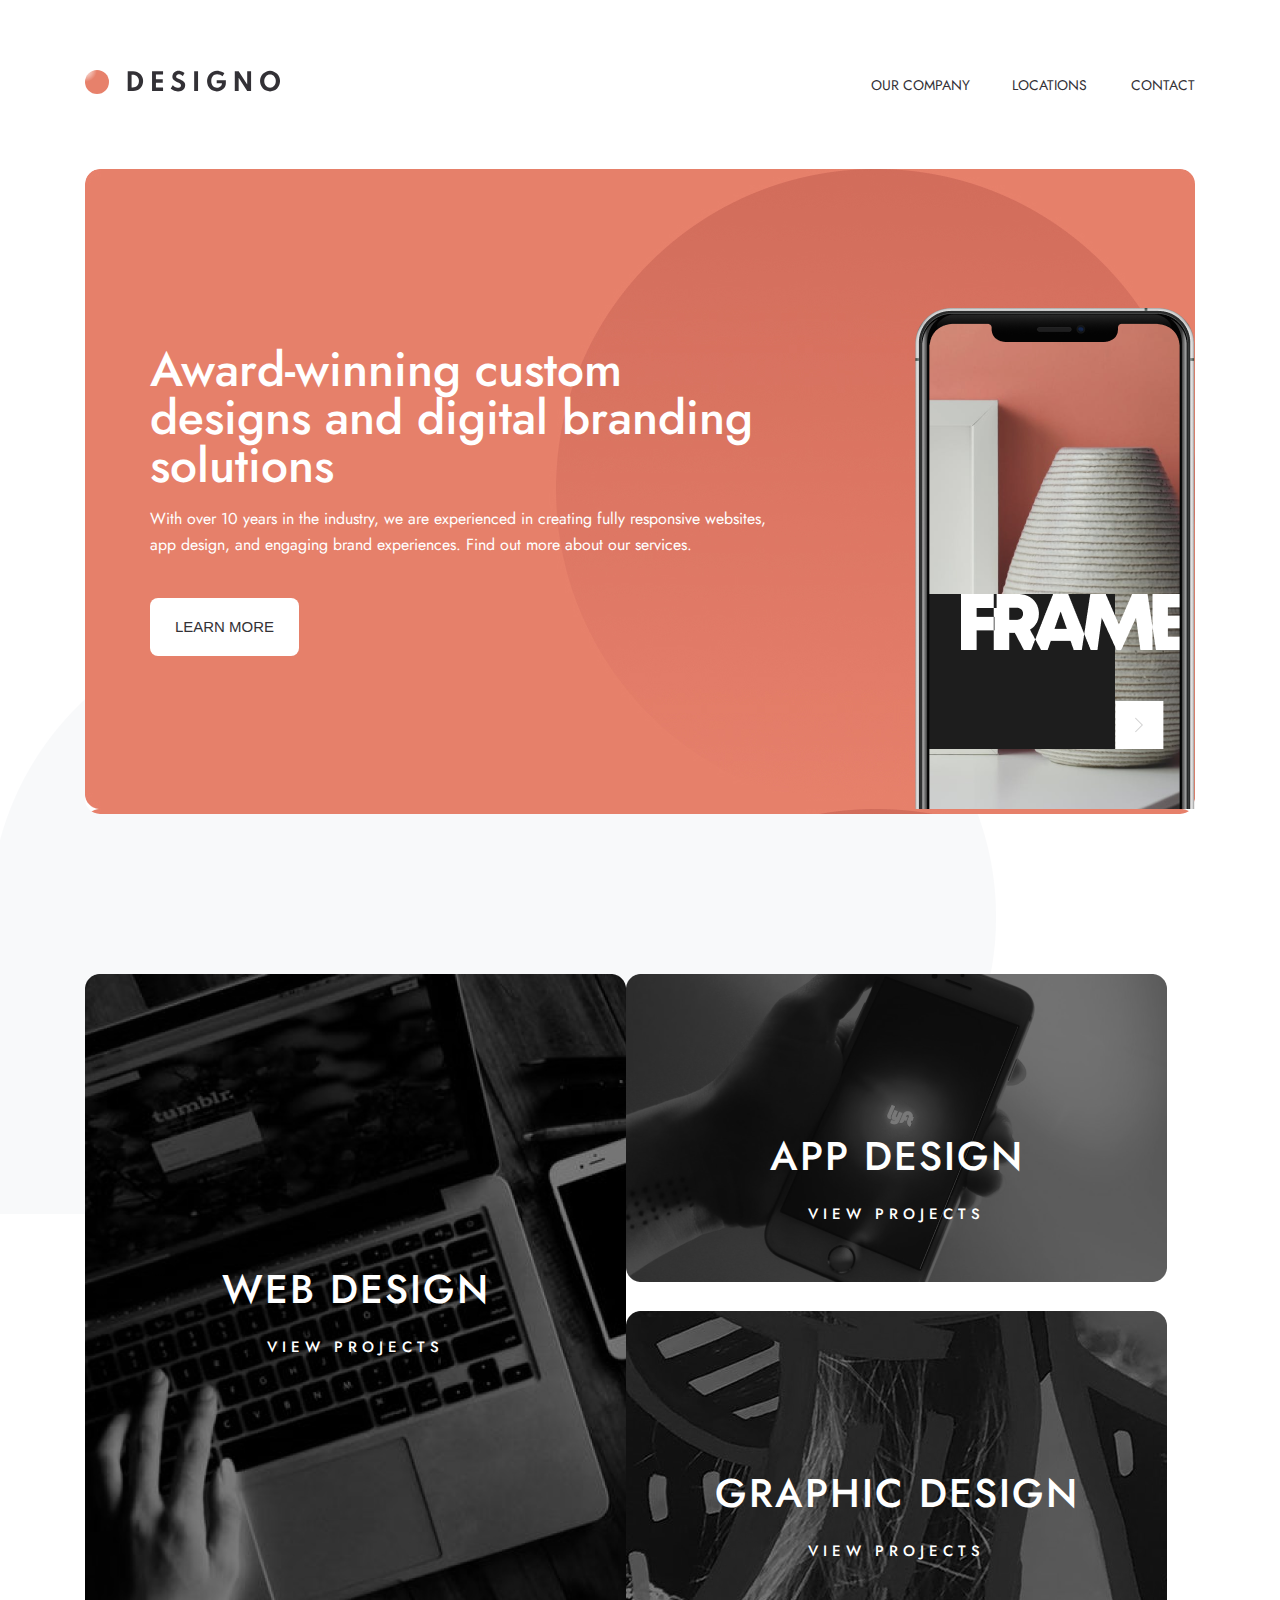
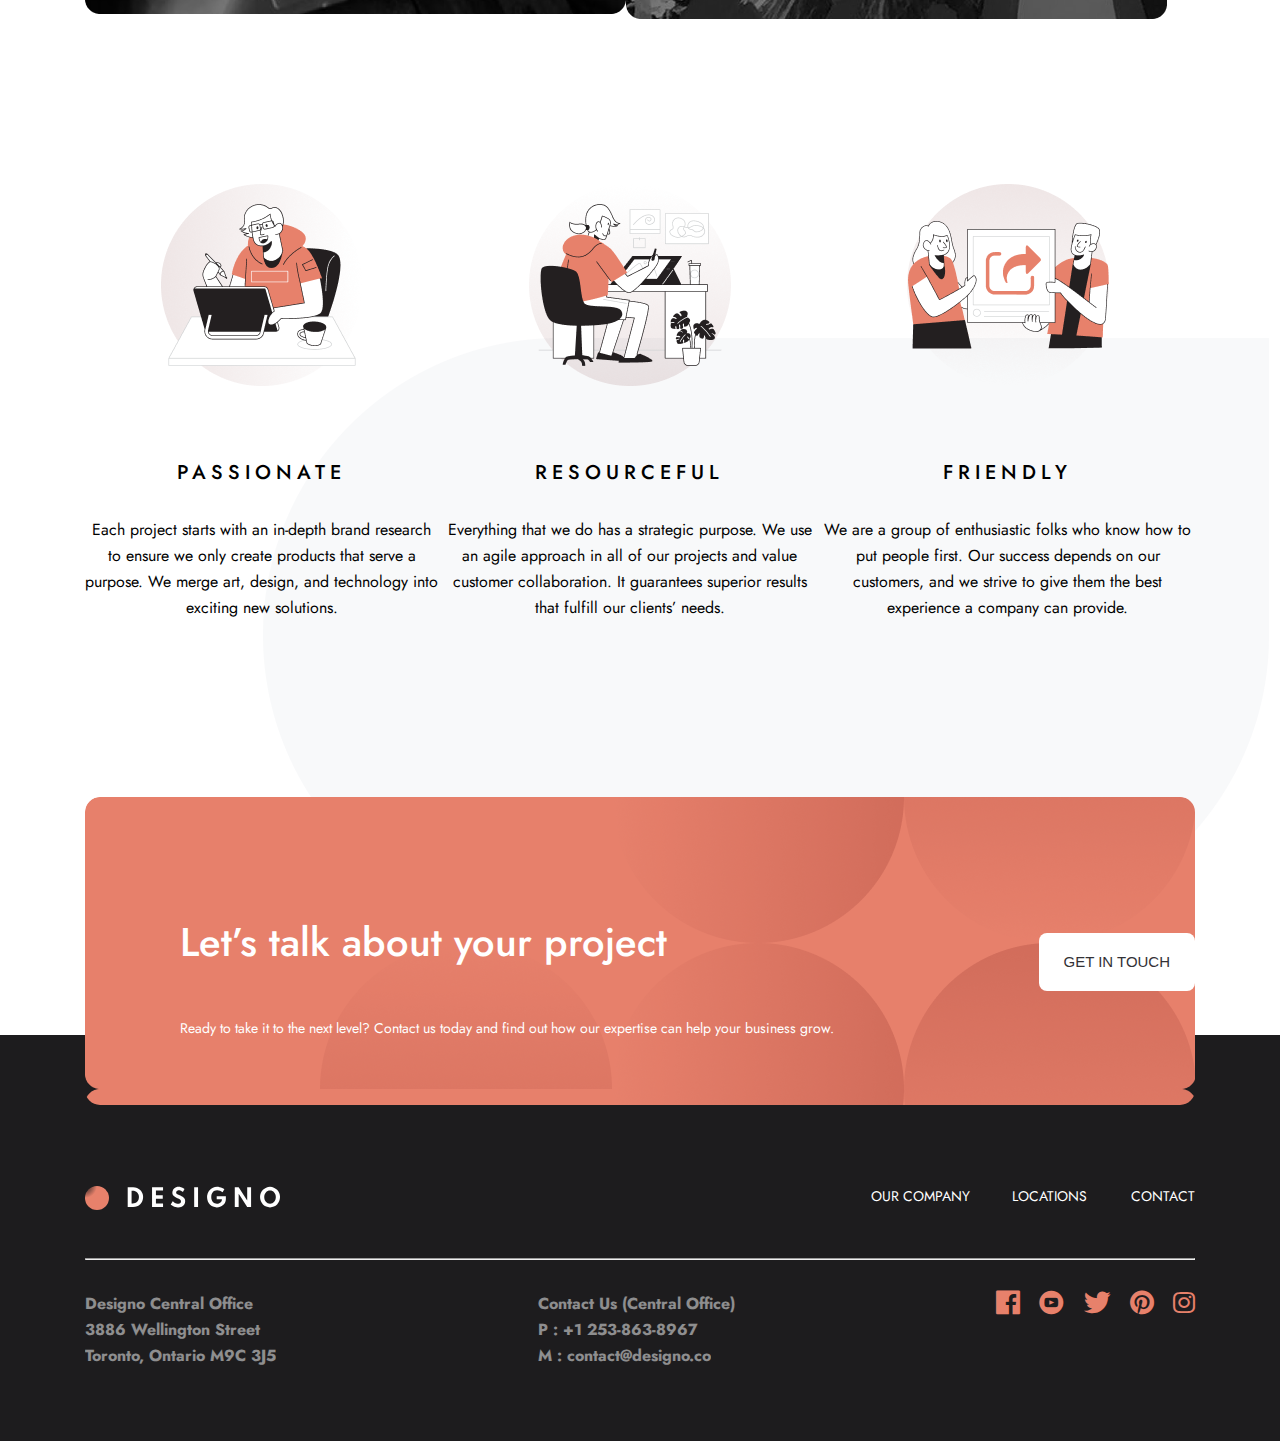
==== index.html @ d354470b "added css styles and html codes" ====
<!DOCTYPE html>
<html lang="en">

<head>
    <meta charset="UTF-8">
    <meta http-equiv="X-UA-Compatible" content="IE=edge">
    <meta name="viewport" content="width=device-width, initial-scale=1.0">
    <title>Designo</title>
    <link href="https://cdn.jsdelivr.net/npm/bootstrap@5.0.2/dist/css/bootstrap.min.css" rel="stylesheet"
        integrity="sha384-EVSTQN3/azprG1Anm3QDgpJLIm9Nao0Yz1ztcQTwFspd3yD65VohhpuuCOmLASjC" crossorigin="anonymous">
    <link rel="stylesheet" href="css/main.css">
    <link rel="stylesheet" href="css/responcive.css">
    <link rel="icon" href="./img/favicon.svg" type="image/x-icon">
</head>

<body>

    <!-- Header -->

    <header id="mainHeader" class="main-header">
        <div class="container">
            <div class="row">
                <div class="col-lg-4">
                    <a href="file:///C:/Users/UltraShopUZ/Documents/GitHub/designo-multi-page-website/index.html#" class="logo"><img src="./img/logo.svg" alt="designo-multi-logo"></a>
                </div>
                <button class="menu-toggle close" onclick="closeMenu()"><img src="img/close.svg" alt="close"></button>
                <button class="menu-toggle open" onclick="openMenu()"><img src="img/menu.svg" alt="menu"></button>
                <div class="col-lg-4">
                    <nav id="mainnav" class="main-nav">
                        <a href="file:///C:/Users/UltraShopUZ/Documents/GitHub/designo-multi-page-website/index2.html" class="main-nav-link">OUR COMPANY</a>
                        <a href="file:///C:/Users/UltraShopUZ/Documents/GitHub/designo-multi-page-website/index3.html" class="main-nav-link">LOCATIONS</a>
                        <a href="file:///C:/Users/UltraShopUZ/Documents/GitHub/designo-multi-page-website/index4.html" class="main-nav-link">CONTACT</a>
                    </nav>
                </div>
            </div>
        </div>
    </header>


    <!-- Intro section -->
    <div class="container">
        <section class="intro-section">
            <div class="row">
                <div class="col-lg-6 first">
                    <h1 class="main-title">Award-winning custom designs and digital branding solutions</h1>
                    <p class="page-text">With over 10 years in the industry, we are experienced in creating fully
                        responsive websites, app design, and engaging brand experiences. Find out more about our
                        services.</p>
                    <button type="button" class="btn">Learn More</button>
                </div>
                <div class="col-lg-6 second">
                    <img src="img/phone.png" alt="phone">
                </div>
            </div>
        </section>
    </div>
    </section>


    <!-- Second section -->
    <div class="container">
        <section class="second-section">

            <div class="row">
                <div class="col-lg-6">
                    <div class="design">
                        <img src="img/secSection first.png" alt="first article">
                        <div class="texts">
                            <h2>WEB DESIGN</h2>
                            <p>VIEW PROJECTS</p>
                        </div>
                    </div>
                </div>
                <div class="col-lg-6">
                    <div class="first-article">
                        <div class="appDesign">
                            <img src="img/secSection second.png" alt="second article">
                            <div class="texts">
                                <h2>APP DESIGN</h2>
                                <p>VIEW PROJECTS</p>
                            </div>
                        </div>
                    </div>

                    <div class="second-article">
                        <div class="graphicDesign">
                            <img src="img/secSection third.png" alt="third article">
                            <div class="texts">
                                <h2>GRAPHIC DESIGN</h2>
                                <p>VIEW PROJECTS</p>
                            </div>
                        </div>
                    </div>
                </div>
            </div>
        </section>
    </div>



    <!-- Third section -->
    <div class="container">
        <section class="third-section">
            <div class="row">
                <div class="col-lg-4">
                    <img src="img/thSection first.png" alt="director">
                    <h3>PASSIONATE</h3>
                    <p>Each project starts with an in-depth brand research to ensure we only create products that serve
                        a purpose. We merge art, design, and technology into exciting new solutions.</p>
                </div>
                <div class="col-lg-4">
                    <img src="img/thSection second.png" alt="designer">
                    <h3>RESOURCEFUL</h3>
                    <p>Everything that we do has a strategic purpose. We use an agile approach in all of our projects
                        and value customer collaboration. It guarantees superior results that fulfill our clients’
                        needs.</p>
                </div>
                <div class="col-lg-4">
                    <img src="img/thSection third.png" alt="group">
                    <h3>FRIENDLY</h3>
                    <p> We are a group of enthusiastic folks who know how to put people first. Our success depends on
                        our customers, and we strive to give them the best experience a company can provide.</p>
                </div>
            </div>
        </section>
    </div>

    <!-- Last section -->

    <div class="container">
        <section class="last-section">
            <div class="row">
                <div class="col-lg-5">
                    <h4>Let’s talk about your project</h4>
                    <p>Ready to take it to the next level? Contact us today and find out how our expertise can help
                        your business grow.</p>
                </div>
                <div class="col-lg-4">
                    <button type="button" class="btn">Get in touch</button>
                </div>
            </div>
        </section>
    </div>

    <!-- Main footer -->

    <footer class="main-footer">
        <div class="container">
            <div class="mainFooter-top">
                <div class="row">
                    <div class="col-lg-4">
                        <a href="#"><img src="img/footer logo.svg" alt="footer logo"></a>
                    </div>
                    <div class="col-lg-4">
                        <nav id="mainnav" class="main-footer-nav">
                            <a href="#" class="main-nav-link">OUR COMPANY</a>
                            <a href="#" class="main-nav-link">LOCATIONS</a>
                            <a href="#" class="main-nav-link">CONTACT</a>
                        </nav>
                    </div>
                </div>
            </div>
            <hr>
            <div class="mainFooter-bottom">
                <div class="row">
                    <div class="col-lg-4 link-info">
                        <a href="#">Designo Central Office <br>
                            3886 Wellington Street <br> Toronto, Ontario M9C 3J5</a>
                    </div>
                    <div class="col-lg-4">
                        <a href="#">Contact Us (Central Office) <br><a href="tel:+12538638967"> P : +1 253-863-8967</a>
                            <br><a href="mailto:contact@designo.co">M : contact@designo.co</a> </a>
                    </div>
                    <div class="col-lg-4 link-info">
                        <div class="social-sets">
                            <a target="_blank" href="https://www.facebook.com/"><span class="icon-facebook"></span></a>
                            <a target="_blank" href="https://www.youtube.com/"><span class="icon-you-tube"></span></a>
                            <a target="_blank" href="https://www.twitter.com/"><span class="icon-twitter"></span></a>
                            <a target="_blank" href="https://www.pinterest.com/"><span
                                    class="icon-pinterest"></span></a>
                            <a target="_blank" href="https://www.instagram.com/"><span
                                    class="icon-instagram"></span></a>
                        </div>
                    </div>
                </div>
            </div>
        </div>
    </footer>

</body>

</html>
---- css/main.css ----
@import url('https://fonts.googleapis.com/css2?family=Jost:wght@400;500;700&display=swap');
@import url('style.css');


body {
    font-family: 'Jost', sans-serif;
    margin: 0;
}

:root {
    font-size: 14px;
}

/* ********************
    Umumiy stillar  
   ****************** */

.container {
    max-width: 1110px;
    margin: 0 auto;
}

.row {
    display: flex;
}

a {
    text-decoration: none;
}

.btn {
    padding: 18px 25px;
    border: none;
    font-size: 1.07rem;
    font-weight: 500;
    line-height: 1.57rem;
    color: #333136;
    background-color: #fff;
    border-radius: 8px;
    text-transform: uppercase;
    cursor: pointer;
    transition: all 500ms ease;
}

.btn:hover {
    background-color: #FFAD9B;
    color: #fff;
}

/* ************************
    Main header 
************************* */

.main-header {
    padding: 70px 0;
}

.menu {
    display: none;
}

.main-header .row {
    justify-content: space-between;
    align-items: center;
}

.main-nav-link {
    color: #333136;
    font-size: 1rem;
    position: relative;
}

.main-nav-link:hover {
    color: black;
}

.main-nav-link::after {
    content: '';
    position: absolute;
    bottom: -8px;
    left: 0;
    width: 100%;
    height: 1px;
    background-color: #000;
    transform: scaleX(0);
    transition: transform 300ms ease-in-out;
}

.main-nav-link:hover::after {
    transform: scaleX(1);
}

.main-nav-link:nth-child(1) {
    margin: 0 18px;
}

.main-nav-link:nth-child(2) {
    margin: 0 20px;
}

.main-nav-link:nth-child(3) {
    margin: 0 0 0 20px;
}

.menu-toggle {
    display: none;
}

/* **********************
   INTRO SECTION
************************* */

.intro-section {
    background-image: url('../img/bg1.jpg');
    border-radius: 15px;
    margin-bottom: 160px;
    position: relative;
}

.intro-section::after {
    content: '';
    background: url('../img/bg-after-1.png');
    background-position: left;
    background-repeat: no-repeat;
    width: 1006px;
    height: 594px;
    position: absolute;
    bottom: -400px;
    left: -95px;
    z-index: -1;
}

.intro-section .main-title {
    font-weight: 500;
    font-size: 3.42rem;
    line-height: 48px;
    color: #fff;
    margin-bottom: 11px;
}

.intro-section .page-text {
    font-weight: 400;
    font-size: 1.14rem;
    line-height: 26px;
    color: #fff;
    margin-bottom: 40px;
}

.intro-section .first {
    padding-top: 145px;
    padding-left: 65px;
}

.intro-section .second {
    padding-left: 135px;
    padding-top: 139px;
}

/* ************************
    SECOND SECTION
*************************** */

.second-section {
    margin-bottom: 160px;
}

.second-section .col-lg-6 {
    position: relative;
}

.second-section .first-article,
.second-article {
    position: relative;
}

.second-section .first-article {
    margin-bottom: 24px;
}

.second-section .col-lg-6 .texts {
    position: absolute;
    top: 40%;
    color: #fff;
    text-align: center;
    width: 100%;
}

.second-section .design {
    position: relative;
}

.second-section .design:hover::before {
    display: block;
}

.second-section .design::before {
    content: '';
    position: absolute;
    background-color: rgba(255, 173, 155, 0.8);
    top: 0;
    right: -7px;
    left: 0;
    height: 640px;
    border-radius: 15px;
    display: none;
}

.second-section .col-lg-6::before:hover {
    display: block;
}

.second-section .appDesign {
    position: relative;
}

.second-section .appDesign::before {
    content: '';
    position: absolute;
    background-color: rgba(255, 173, 155, 0.8);
    top: 0;
    right: -7px;
    left: 0;
    height: 308px;
    border-radius: 15px;
    display: none;
}

.second-section .appDesign:hover::before {
    display: block;
}

.second-section .graphicDesign {
    position: relative;
}

.second-section .graphicDesign::before {
    content: '';
    position: absolute;
    background-color: rgba(255, 173, 155, 0.8);
    top: 0;
    right: -7px;
    left: 0;
    height: 308px;
    border-radius: 15px;
    display: none;
}

.second-section .graphicDesign:hover::before {
    display: block;
}



.second-section .col-lg-6 .texts h2 {
    color: #fff;
    font-weight: 500;
    font-size: 2.85rem;
    line-height: 48px;
    letter-spacing: 2px;
    margin-bottom: 24px;
}

.second-section .col-lg-6 .texts p {
    color: #fff;
    font-weight: 500;
    font-size: 1.07rem;
    line-height: 21.68px;
    letter-spacing: 5px;
}


/* ***************************
     THIRD SECTION
****************************** */

.third-section::after {
    content: '';
    background: url(../img/bg-after-2.png);
    background-position: right;
    background-repeat: no-repeat;
    width: 1006px;
    height: 594px;
    position: absolute;
    bottom: -295px;
    left: 178px;
    z-index: -1;
}

.third-section {
    margin-bottom: 160px;
    position: relative;
}

.third-section .col-lg-4 {
    text-align: center;
}

.third-section .col-lg-4 img {
    margin-bottom: 48px;
}

.third-section .col-lg-4 h3 {
    margin-bottom: 32px;
    font-size: 1.42rem;
    font-weight: 500;
    line-height: 26px;
    letter-spacing: 5px;
}

.third-section .col-lg-4 p {
    font-size: 1.14rem;
    font-weight: 400;
    line-height: 26px;
}

/* *************************
   LAST SECTION
***************************** */



.last-section .row {
    justify-content: space-between;
    align-items: center;
}

.last-section {
    background: url('../img/last\ section\ bg.png');
    padding-top: 72px;
    padding-left: 95px;
    padding-bottom: 50px;
    border-radius: 15px;
    position: relative;
}

.last-section .col-lg-5 h4 {
    color: #fff;
    font-size: 2.85rem;
    font-weight: 500;
    line-height: 40px;
}

.last-section .col-lg-5 p {
    color: #fff;
    font-size: 1.14remm;
    font-weight: 400;
    line-height: 26px;
}

.last-section .col-lg-4 {
    text-align: center;
}

/* *************************
      MAIN FOOTER
**************************** */
.main-footer {
    background-color: #1D1C1E;
    margin-top: -70px;
    padding-top: 151px;
    padding-bottom: 72px;
}

.main-footer .row {
    justify-content: space-between;
}

.main-footer .main-footer-nav a {
    color: #fff;
}

.main-footer .mainFooter-bottom {
    color: #fff;
}

.mainFooter-bottom .social-sets {
    text-align: end;
}

.main-footer .main-nav-link::after {
    content: '';
    position: absolute;
    bottom: -8px;
    left: 0;
    width: 100%;
    height: 1px;
    background-color: #fff;
    transform: scaleX(0);
    transition: transform 300ms ease-in-out;
}

.main-nav-link:hover::after {
    transform: scaleX(1);
}

.mainFooter-bottom .col-lg-4:not(:nth-child(3)) a {
    font-weight: 700;
    font-size: 1.14rem;
    line-height: 26px;
    color: #fff;
    opacity: 50%;
}

.mainFooter-bottom .social-sets span {
    color: #E7816B;
    font-size: 1.71rem;
    transition: all 500ms ease-in-out;
}

.mainFooter-bottom .social-sets span:hover {
    color: #FFAD9B;
}

.mainFooter-bottom .social-sets a:not(:nth-child(5)) {
    margin-right: 15px;
}

hr {
    color: #fff;
    margin-top: 40px;
    margin-bottom: 31px;
}


/* ***********************************************************
**************************************************************
************************************************************** */

/* *************************
   SECOND PAGE
   FIRST SECTION
**************************** */
.about-us {
    background-image: url('../img/pageAbout\ firstSection.png');
    border-radius: 15px;
    position: relative;
    margin-bottom: 160px;
}

.about-us::after {
    content: '';
    background: url('../img/bg-after-1.png');
    background-position: left;
    background-repeat: no-repeat;
    width: 1006px;
    height: 594px;
    position: absolute;
    bottom: -400px;
    left: -95px;
    z-index: -1;
}

.about-us .col-lg-6:not(:nth-child(1)) {
    text-align: end;
}

.whenWasFounded {
    padding-top: 135px;
    padding-left: 95px;
}

.about-us .aboutUs {
    font-weight: 500;
    font-size: 3.42rem;
    line-height: 48px;
    color: #fff;
}

.about-us .founded {
    color: #fff;
    font-weight: 400;
    font-size: 1.14rem;
    line-height: 26px;
}

/* ******************************
    SECOND PAGE
    SECOND SECTION
********************************* */
.talent {
    background-image: url('../img/pageAbout\ secondSection.png');
    border-radius: 15px;
    margin-bottom: 160px;
}

.talent .row {
    align-items: center;
}

.worldTalent {
    color: #E7816B;
    font-size: 2.85rem;
    font-weight: 500;
    line-height: 48px;
    margin-bottom: 24px;
}

.weAre {
    color: #333136;
    font-size: 1.14rem;
    font-weight: 400;
    line-height: 26px;
    width: 445px;
}

/* ************************
    SECOND PAGE
    THIRD SECTION
*************************** */
.locations {
    position: relative;
    margin-bottom: 160px;
}

.locations::after {
    content: '';
    background: url('../img/bg-after-1.png');
    background-position: left;
    background-repeat: no-repeat;
    width: 509px;
    height: 594px;
    position: absolute;
    bottom: -400px;
    right: -215px;
    z-index: -1;
}

.locations .row {
    text-align: center;
}

.locations .capitals {
    margin-bottom: 48px;
}

.locations .capital {
    margin-bottom: 32px;
    font-weight: 500;
    font-size: 1.42rem;
    line-height: 26px;
    letter-spacing: 5px;
}

.cities {
    background-color: #E7816B;
    color: #fff;
    padding: 16px 20px;
    border: none;
    border-radius: 8px;
    font-size: 1.07rem;
    font-weight: 500;
    line-height: 21.68px;
    letter-spacing: 1px;
    text-transform: uppercase;
    transition: background-color 500ms ease-in-out;
}

.cities:hover {
    background-color: #FFAD9B;
}

/* *************************
    SECOND PAGE
    FOURTH SECTION
**************************** */
.deal {
    background-image: url('../img/pageAbout\ fourthSection.png');
    border-radius: 15px;
    margin-bottom: 160px;
}

.deal .row {
    align-items: center;
}

.aboutDeal {
    text-align: end;
}

.deal .col-lg-6:nth-child(1) {
    padding-left: 95px;
}

.realDeal {
    color: #E7816B;
    font-size: 2.85rem;
    font-weight: 500;
    line-height: 48px;
    margin-bottom: 24px;
}

.businessPartners {
    color: #333136;
    font-weight: 400;
    font-size: 1.14rem;
    line-height: 26px;
    width: 445px;
}


/* ***************************************
******************************************
****************************************** */

/* **************************
    THIRD PAGE 
    FIRST SECTION
***************************** */
.location .maps {
    text-align: end;
}

.location .col-lg-7 {
    background-image: url('../img/local\ section\ bg.png');

}


/* **********************
   LAST PAGE
   FIRST SECTION
*************************** */
.contact-us {
    background-image: url('../img/last\ page\ bg.png');
    border-radius: 15px;
    background-repeat: no-repeat;
    margin-bottom: 160px;
}

.contact-us .col-lg-7 h1 {
    color: #fff;
    font-weight: 500;
    font-size: 3.42rem;
    line-height: 48px;
}

.contact-us .col-lg-7 p {
    color: #fff;
    font-weight: 400;
    font-size: 1.14rem;
    line-height: 26px;
    width: 445px;
}

.contact-us input {
    background-color: transparent;
    border: 0;
    border-bottom: 1px solid white;
    width: 380px;
}

.contact-us label {
    color: white;
    opacity: 50%;
    font-weight: 500;
    font-size: 1.07rem;
    line-height: 26px;
    margin-top: 5px;
}

.contact-us textarea {
    color: white;
    border: none;
    border-bottom: 1px solid white;
    background-color: transparent;
}

.contact-us .col-lg-7 {
    padding-top: 145px;
    padding-left: 95px;
}

.contact-us .col-lg-5 {
    padding-top: 55px;
    padding-bottom: 55px;
}

.buttonSubmit {
    margin-left: 205px;
    margin-top: 25px;
}

.btn-buttonSubmit {
    color: black;
    background-color: white;
    border: none;
    padding: 17px 47px;
    border-radius: 8px;
    text-transform: uppercase;
    font-size: 1.07rem;
    font-weight: 500;
    line-height: 21px;
    letter-spacing: 1px;
    transition: all 500ms ease-in-out;
}

.btn-buttonSubmit:hover {
    color: white;
    background-color: #FFAD9B;
}

.form-error {
    visibility: hidden;
    display: block;
    color: #fff;
    margin-left: 270px;
}

.yourName:focus {
    outline: none;
    border-bottom: 2px solid #fff;
}

.yourName:focus~.form-error {
    visibility: visible;
}
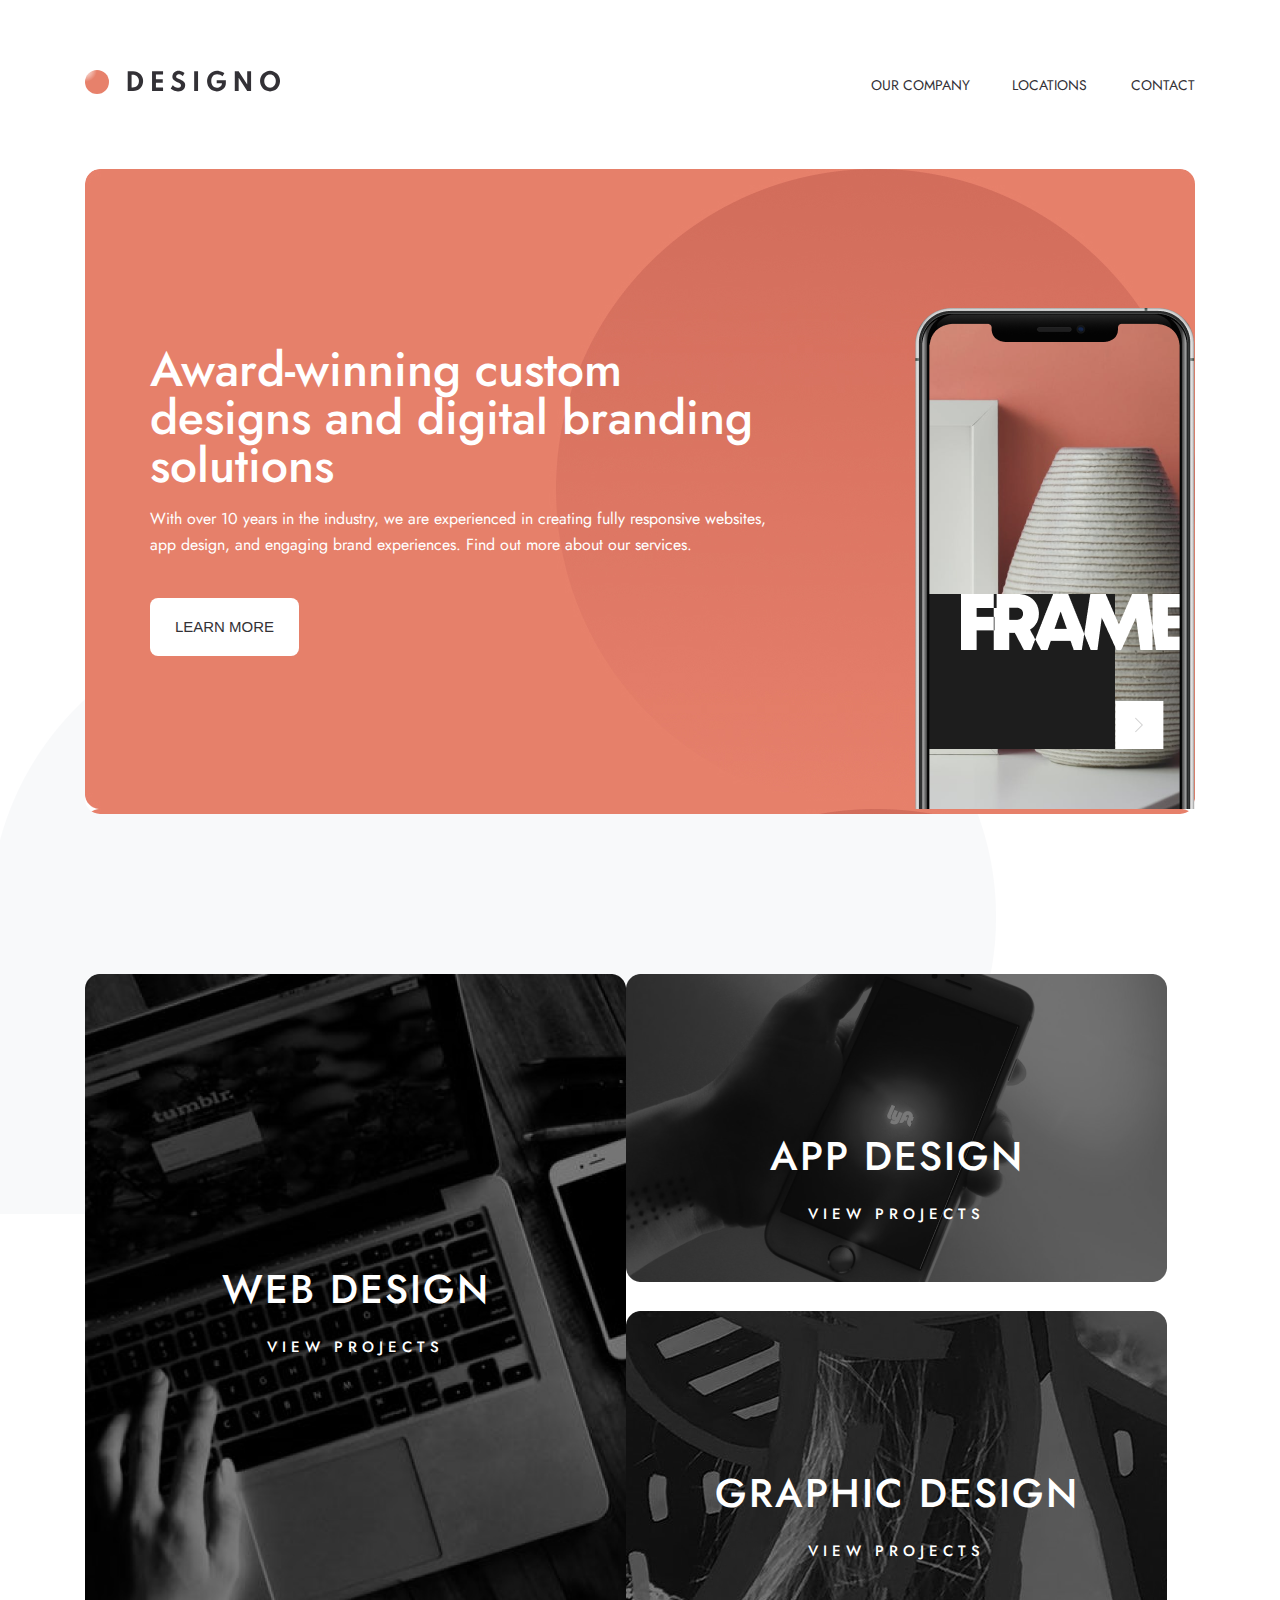
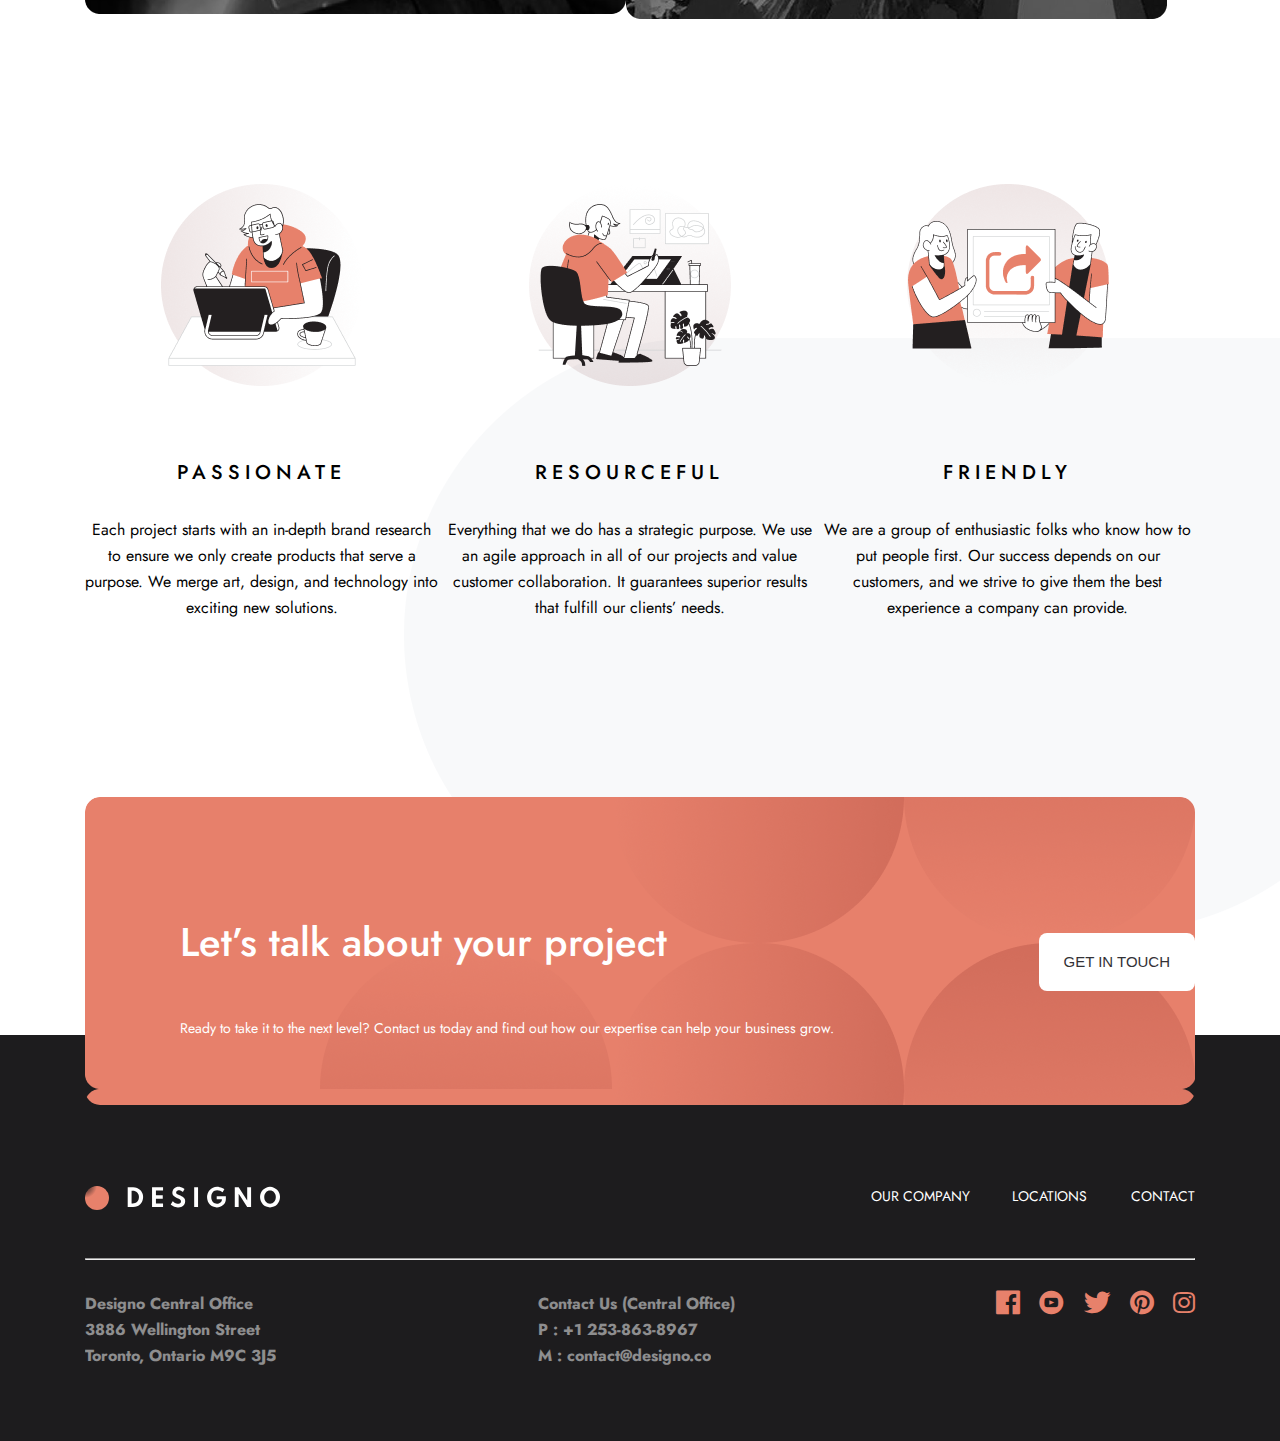
==== commit 4e402c7f: "added css styles" ====
--- a/index.html
+++ b/index.html
@@ -21,15 +21,19 @@
         <div class="container">
             <div class="row">
                 <div class="col-lg-4">
-                    <a href="file:///C:/Users/UltraShopUZ/Documents/GitHub/designo-multi-page-website/index.html#" class="logo"><img src="./img/logo.svg" alt="designo-multi-logo"></a>
+                    <a href="file:///C:/Users/UltraShopUZ/Documents/GitHub/designo-multi-page-website/index.html#"
+                        class="logo"><img src="./img/logo.svg" alt="designo-multi-logo"></a>
                 </div>
                 <button class="menu-toggle close" onclick="closeMenu()"><img src="img/close.svg" alt="close"></button>
                 <button class="menu-toggle open" onclick="openMenu()"><img src="img/menu.svg" alt="menu"></button>
                 <div class="col-lg-4">
                     <nav id="mainnav" class="main-nav">
-                        <a href="file:///C:/Users/UltraShopUZ/Documents/GitHub/designo-multi-page-website/index2.html" class="main-nav-link">OUR COMPANY</a>
-                        <a href="file:///C:/Users/UltraShopUZ/Documents/GitHub/designo-multi-page-website/index3.html" class="main-nav-link">LOCATIONS</a>
-                        <a href="file:///C:/Users/UltraShopUZ/Documents/GitHub/designo-multi-page-website/index4.html" class="main-nav-link">CONTACT</a>
+                        <a href="file:///C:/Users/UltraShopUZ/Documents/GitHub/designo-multi-page-website/index2.html"
+                            class="main-nav-link">OUR COMPANY</a>
+                        <a href="file:///C:/Users/UltraShopUZ/Documents/GitHub/designo-multi-page-website/index3.html"
+                            class="main-nav-link">LOCATIONS</a>
+                        <a href="file:///C:/Users/UltraShopUZ/Documents/GitHub/designo-multi-page-website/index4.html"
+                            class="main-nav-link">CONTACT</a>
                     </nav>
                 </div>
             </div>
@@ -38,7 +42,7 @@
 
 
     <!-- Intro section -->
-    <div class="container">
+    <div class="container intro">
         <section class="intro-section">
             <div class="row">
                 <div class="col-lg-6 first">
@@ -103,23 +107,38 @@
         <section class="third-section">
             <div class="row">
                 <div class="col-lg-4">
-                    <img src="img/thSection first.png" alt="director">
-                    <h3>PASSIONATE</h3>
-                    <p>Each project starts with an in-depth brand research to ensure we only create products that serve
-                        a purpose. We merge art, design, and technology into exciting new solutions.</p>
-                </div>
-                <div class="col-lg-4">
-                    <img src="img/thSection second.png" alt="designer">
-                    <h3>RESOURCEFUL</h3>
-                    <p>Everything that we do has a strategic purpose. We use an agile approach in all of our projects
-                        and value customer collaboration. It guarantees superior results that fulfill our clients’
-                        needs.</p>
-                </div>
-                <div class="col-lg-4">
-                    <img src="img/thSection third.png" alt="group">
-                    <h3>FRIENDLY</h3>
-                    <p> We are a group of enthusiastic folks who know how to put people first. Our success depends on
-                        our customers, and we strive to give them the best experience a company can provide.</p>
+                    <div class="designers">
+                        <img src="img/thSection first.png" alt="director">
+                    </div>
+                    <div class="director">
+                        <h3>PASSIONATE</h3>
+                        <p>Each project starts with an in-depth brand research to ensure we only create products that
+                            serve
+                            a purpose. We merge art, design, and technology into exciting new solutions.</p>
+                    </div>
+                </div>
+                <div class="col-lg-4">
+                    <div class="designers">
+                        <img src="img/thSection second.png" alt="designer">
+                    </div>
+                    <div class="director">
+                        <h3>RESOURCEFUL</h3>
+                        <p>Everything that we do has a strategic purpose. We use an agile approach in all of our
+                            projects
+                            and value customer collaboration. It guarantees superior results that fulfill our clients’
+                            needs.</p>
+                    </div>
+                </div>
+                <div class="col-lg-4">
+                    <div class="designers">
+                        <img src="img/thSection third.png" alt="group">
+                    </div>
+                    <div class="director">
+                        <h3>FRIENDLY</h3>
+                        <p> We are a group of enthusiastic folks who know how to put people first. Our success depends
+                            on
+                            our customers, and we strive to give them the best experience a company can provide.</p>
+                    </div>
                 </div>
             </div>
         </section>
@@ -151,6 +170,7 @@
                     <div class="col-lg-4">
                         <a href="#"><img src="img/footer logo.svg" alt="footer logo"></a>
                     </div>
+                    <hr class="logoLine">
                     <div class="col-lg-4">
                         <nav id="mainnav" class="main-footer-nav">
                             <a href="#" class="main-nav-link">OUR COMPANY</a>
@@ -160,7 +180,7 @@
                     </div>
                 </div>
             </div>
-            <hr>
+            <hr class="linkLine">
             <div class="mainFooter-bottom">
                 <div class="row">
                     <div class="col-lg-4 link-info">
--- a/css/main.css
+++ b/css/main.css
@@ -5,6 +5,7 @@
 body {
     font-family: 'Jost', sans-serif;
     margin: 0;
+    /* overflow-x: hidden; */
 }
 
 :root {
@@ -200,7 +201,7 @@
     top: 0;
     right: -7px;
     left: 0;
-    height: 640px;
+    height: 100%;
     border-radius: 15px;
     display: none;
 }
@@ -220,7 +221,7 @@
     top: 0;
     right: -7px;
     left: 0;
-    height: 308px;
+    height: 100%;
     border-radius: 15px;
     display: none;
 }
@@ -240,7 +241,7 @@
     top: 0;
     right: -7px;
     left: 0;
-    height: 308px;
+    height: 100%;
     border-radius: 15px;
     display: none;
 }
@@ -282,7 +283,7 @@
     height: 594px;
     position: absolute;
     bottom: -295px;
-    left: 178px;
+    right: -215px;
     z-index: -1;
 }
 
@@ -361,6 +362,10 @@
     padding-bottom: 72px;
 }
 
+.logoLine {
+    display: none;
+}
+
 .main-footer .row {
     justify-content: space-between;
 }
@@ -606,13 +611,55 @@
     THIRD PAGE 
     FIRST SECTION
 ***************************** */
-.location .maps {
-    text-align: end;
-}
-
-.location .col-lg-7 {
+.location {
+    margin-bottom: 32px;
+}
+
+
+.location .cityNames {
     background-image: url('../img/local\ section\ bg.png');
-
+    background-repeat: no-repeat;
+    height: 100%;
+    border-radius: 15px;
+}
+
+.all-in-one a {
+    color: black;
+    font-size: 1.14rem;
+    display: block;
+}
+
+.all-in-one {
+    display: flex;
+}
+
+.all-in-one .address {
+    width: 270px;
+    padding-top: 24px;
+    padding-left: 95px;
+}
+
+.all-in-one .contact {
+    width: 270px;
+    padding-top: 24px;
+    padding-left: 95px;
+}
+
+.cityNames h1 {
+    padding-top: 88px;
+    padding-left: 95px;
+    color: #E7816B;
+    font-size: 2.85rem;
+    font-weight: 500;
+}
+
+.all-in-one span {
+    color: black;
+    font-size: 1.14rem;
+    font-weight: 500;
+}
+.location img {
+    width: 100%;
 }
 
 
@@ -677,7 +724,7 @@
 
 .buttonSubmit {
     margin-left: 205px;
-    margin-top: 25px;
+    margin-top: 10px;
 }
 
 .btn-buttonSubmit {
@@ -699,7 +746,7 @@
     background-color: #FFAD9B;
 }
 
-.form-error {
+.form-error,.form-error2,.form-error3 {
     visibility: hidden;
     display: block;
     color: #fff;
@@ -713,4 +760,42 @@
 
 .yourName:focus~.form-error {
     visibility: visible;
+}
+
+.eMail:focus {
+    outline: none;
+    border-bottom: 2px solid #fff;
+}
+
+.eMail:focus~.form-error2 {
+    visibility: visible;
+}
+
+.yourNumber:focus {
+    outline: none;
+    border-bottom: 2px solid #fff;
+}
+
+.yourNumber:focus~.form-error3 {
+    visibility: visible;
+}
+
+::-webkit-input-placeholder {
+    color: #fff;
+    opacity: 50%;
+}
+
+::-moz-placeholder {
+    color: #fff;
+    opacity: 50%;
+}
+
+:-ms-input-placeholder {
+    color: #fff;
+    opacity: 50%;
+}
+
+:-moz-placeholder {
+    color: #fff;
+    opacity: 50%;
 }--- a/css/responcive.css
+++ b/css/responcive.css
@@ -0,0 +1,513 @@
+@media(max-width:1199px) {}
+
+@media(max-width:991px) {
+
+    /* ********************
+       DESIGNO PAGE
+    *********************** */
+    .appDesign img {
+        width: 100%;
+        height: 200px;
+        border-radius: 15px;
+    }
+
+    .design img {
+        width: 100%;
+        height: 200px;
+        border-radius: 15px;
+        margin-bottom: 25px;
+    }
+
+    .intro-section {
+        background-size: cover;
+    }
+
+    .intro-section .page-text {
+        margin-bottom: 26px;
+    }
+
+    .intro-section .second {
+        padding-left: 235px;
+        padding-top: 46px;
+    }
+
+    .intro-section::after {
+        content: none;
+    }
+
+    .intro-section .first {
+        padding-left: 0;
+        width: 573px;
+        text-align: center;
+        margin: 0 auto;
+        padding-top: 66px;
+    }
+
+    .graphicDesign img {
+        width: 100%;
+        height: 200px;
+        border-radius: 15px;
+    }
+
+    .graphicDesign:hover::before {
+        right: 0;
+    }
+
+    .appDesign:hover::before {
+        right: 0;
+    }
+
+    .design:hover::before {
+        right: 0;
+    }
+
+    .third-section .col-lg-4{
+        display: flex;
+        align-items: center;
+        text-align: left;
+    }
+
+    .third-section::after {
+        content: none;
+    }
+
+    .third-section .director {
+        margin-left: 53px;
+    }
+
+    .last-section {
+        padding-left: 0;
+        text-align: center;
+    }
+
+    .main-footer .mainFooter-bottom .col-lg-4{
+        width: 33%;
+    }
+
+    .mainFooter-top .col-lg-4{
+        width: 50%;
+    }
+
+
+    /* ******************************** */
+
+    /* *************************
+         LOCATIONS PAGE
+    **************************** */
+
+    .main-header .col-lg-4 {
+        width: 50%;
+    }
+
+    .location .all-in-one {
+        padding-bottom: 95px;
+    }
+
+    .location .maps {
+        order: -1;
+    }
+
+    .location img {
+        height: 326px;
+        margin-bottom: 31px;
+    }
+
+    /* ************************** */
+
+    /* ***************************
+         CONTACT US PAGE
+    ****************************** */
+
+    .contact-us {
+        background-size: cover;
+    }
+
+    .contact-us .col-lg-5 {
+        padding-left: 95px;
+    }
+
+    .contact-us input {
+        margin-bottom: 15px;
+        width: 475px;
+    }
+
+    textarea {
+        width: 475px;
+    }
+
+    .buttonSubmit {
+        margin-left: 325px;
+    }
+
+    .contact-us .col-lg-7 {
+        padding-top: 90px;
+    }
+
+    .locations .col-lg-4 {
+        margin-bottom: 80px;
+    }
+
+    .locations::after {
+        content: none;
+    }
+
+    /* ************************ */
+
+    /* ************************
+        TALENT PAGE
+    *************************** */
+    .about-us {
+        background-size: cover;
+    }
+
+    .about-us::after {
+        content: none;
+    }
+
+    .about-us .row {
+        flex-direction: column-reverse;
+    }
+
+    .about-us img {
+        width: 100%;
+        border-top-left-radius: 15px;
+        height: 320px;
+    }
+
+    .about-us .whenWasFounded {
+        padding: 60px 60px;
+        text-align: center;
+    }
+    
+    .talent img {
+        width: 100%;
+        height: 320px;
+        object-fit: cover;
+        border-top-left-radius: 15px;
+        border-top-right-radius: 15px;
+    }
+
+    .talent .col-lg-6 p {
+        width: auto;
+    }
+
+    .talent .col-lg-6:nth-child(2) {
+        text-align: center;
+        padding: 60px 60px;
+    }
+
+    .aboutDeal {
+        order: -1;
+    }
+
+    .aboutDeal img {
+        width: 100%;
+        object-fit: cover;
+        border-top-left-radius: 15px;
+        border-top-right-radius: 15px;
+        height: 320px;
+    }
+
+    .deal .col-lg-6:nth-child(1) {
+        text-align: center;
+        padding: 60px 60px;
+    }
+
+    .deal .businessPartners {
+        width: auto;
+    }
+}
+
+@media(max-width:767px) {
+    .main-nav {
+        display: none;
+    }
+    .intro-section .main-title {
+        font-size: 2.28rem;
+        line-height: 36px;
+    }
+
+    .intro-section .page-text {
+        font-size: 1.07rem;
+        line-height: 25px;
+    }
+
+    .intro-section {
+        background-position: center;
+        border-radius: 0;
+    }
+
+    .intro-section .second {
+        padding-left: 130px;
+    }
+
+    .third-section .col-lg-4 {
+        flex-wrap: wrap;
+    }
+
+    .third-section .designers {
+        width: 100%;
+        text-align: center;
+    }
+
+    .third-section .director {
+        margin-left: 0;
+        text-align: center;
+    }
+
+    .last-section .col-lg-5 {
+        padding-left: 135px;
+    }
+
+    .last-section .col-lg-5 h4 {
+        width: 279px;
+    }
+
+    .last-section .col-lg-5 p {
+        width: 279px;
+    }
+
+    .last-section {
+        padding-top: 25px;
+        padding-bottom: 25px;
+    }
+    .mainFooter-top .col-lg-4 {
+        width: 100%;
+        text-align: center;
+        margin-bottom: 40px;
+    }
+
+     .logoLine {
+        display: block;
+    }
+
+    .linkLine {
+        display: none;
+    }
+
+    .main-footer .mainFooter-bottom .col-lg-4 {
+        width: 100%;
+        text-align: center;
+        margin-bottom: 40px;
+    }
+
+    .main-footer .social-sets {
+        text-align: center;
+    }
+
+    .main-footer .main-footer-nav a {
+        display: block;
+        margin: 32px auto;
+    }
+
+    .main-footer .main-footer-nav a::after {
+        content: none;
+    }
+     /* ************************** */
+
+     /* **********************
+        LOCATIONS PAGE
+     ************************* */
+     .location .cityNames {
+         background-size: cover;
+         text-align: center;
+     }
+
+     .location .all-in-one {
+         flex-wrap: wrap;
+     }
+
+     .all-in-one .address {
+         width: 100%;
+         padding-left: 0;
+     }
+
+     .all-in-one .contact {
+         width: 100%;
+         padding-left: 0;
+     }
+
+     .cityNames h1 {
+         padding-left: 0;
+     }
+
+     /* **********************
+        OUR COMPANY PAGE
+     ************************* */
+     .about-us img {
+         background-color: #b3b6b5;
+         border-top-left-radius: 0;
+     }
+
+     .about-us {
+         background-position: center;
+         border-radius: 0;
+         margin-bottom: 0;
+     }
+
+     .talent {
+         border-radius: 0;
+         background-position: bottom;
+         margin-bottom: 120px;
+     }
+
+     .locations .col-lg-4 {
+         margin-bottom: 48px;
+     }
+
+     .talent img {
+         background-color: #b3b6b5;
+         border-radius: 0;
+     }
+
+     .locations {
+         margin-bottom: 120px;
+     }
+
+     .aboutDeal img{
+         background-color: #b8bdbd;
+         padding: 0;
+         object-fit: none;
+         border-radius: 0;
+     }
+
+     .deal {
+         border-radius: 0;
+     }
+
+     .deal .col-lg-6:nth-child(1) {
+         padding: 60px 115px;
+     }
+
+     .deal .businessPartners{
+         width: 327px;
+     }
+
+     /* ********************** */
+
+     /* ************************
+        CONTACT PAGE
+     *************************** */
+
+     .contact-us {
+         text-align: center;
+         border-radius: 0;
+         background-position: center;
+         margin-bottom: 120px;
+     }
+
+     .contact-us .col-lg-7 {
+         padding: 0;
+         padding-top: 79px;
+     }
+
+     .contact-us .col-lg-7 p {
+         padding: 0 90px;
+         width: 535px;
+     }
+
+     .contact-us .col-lg-5 {
+         padding-left: 20px;
+     }
+}
+
+@media(max-width:565px) {
+    .last-section .col-lg-5 {
+        padding-left: 89px;
+    }
+
+    /* ***************** */
+
+      /* ******************
+         CONTACT
+      ********************* */
+
+      .contact-us .col-lg-7 p {
+          width: 465px;
+          padding: 0 63px;
+      }
+
+      .contact-us input {
+          width: 405px;
+      }
+
+      .contact-us textarea {
+          width: 405px;
+      }
+
+      .buttonSubmit {
+          margin-left: 250px;
+      }
+}
+
+@media(max-width:480px) {
+    .about-us .whenWasFounded {
+        padding: 35px 15px;
+    }
+
+    .talent .col-lg-6:nth-child(2) {
+        padding: 20px 10px;
+    }
+
+    .deal .businessPartners {
+        width: 285px;
+    }
+
+    .last-section .col-lg-5 {
+        padding-left: 35px;
+    }
+
+    .last-section .col-lg-5 h4 {
+        width: 238px;
+    }
+
+    .last-section .col-lg-5 p {
+        width: 240px;
+    }
+
+    .deal .col-lg-6:nth-child(1) {
+        padding: 60px 10px;
+    }
+
+    .btn {
+        padding: 15px 25px;
+    }
+
+    .last-section .col-lg-5 h4 {
+        font-size: 2rem;
+    }
+
+    /* DESIGNO PAGE */
+
+    .intro-section .second {
+        padding-left: 95px;
+    }
+
+    .intro-section .second img {
+        width: 100px;
+    }
+
+    .second-section .col-lg-6 .texts {
+        top: 20%;
+    }
+
+    .second-section {
+        margin-bottom: 35px;
+    }
+
+    ..third-section {
+        margin-bottom: 105px;
+    }
+
+    .contact-us input {
+        width: 215px;
+    }
+
+    .buttonSubmit {
+        margin-left: 85px;
+    }
+
+    .contact-us textarea {
+        width: 215px;
+    }
+}